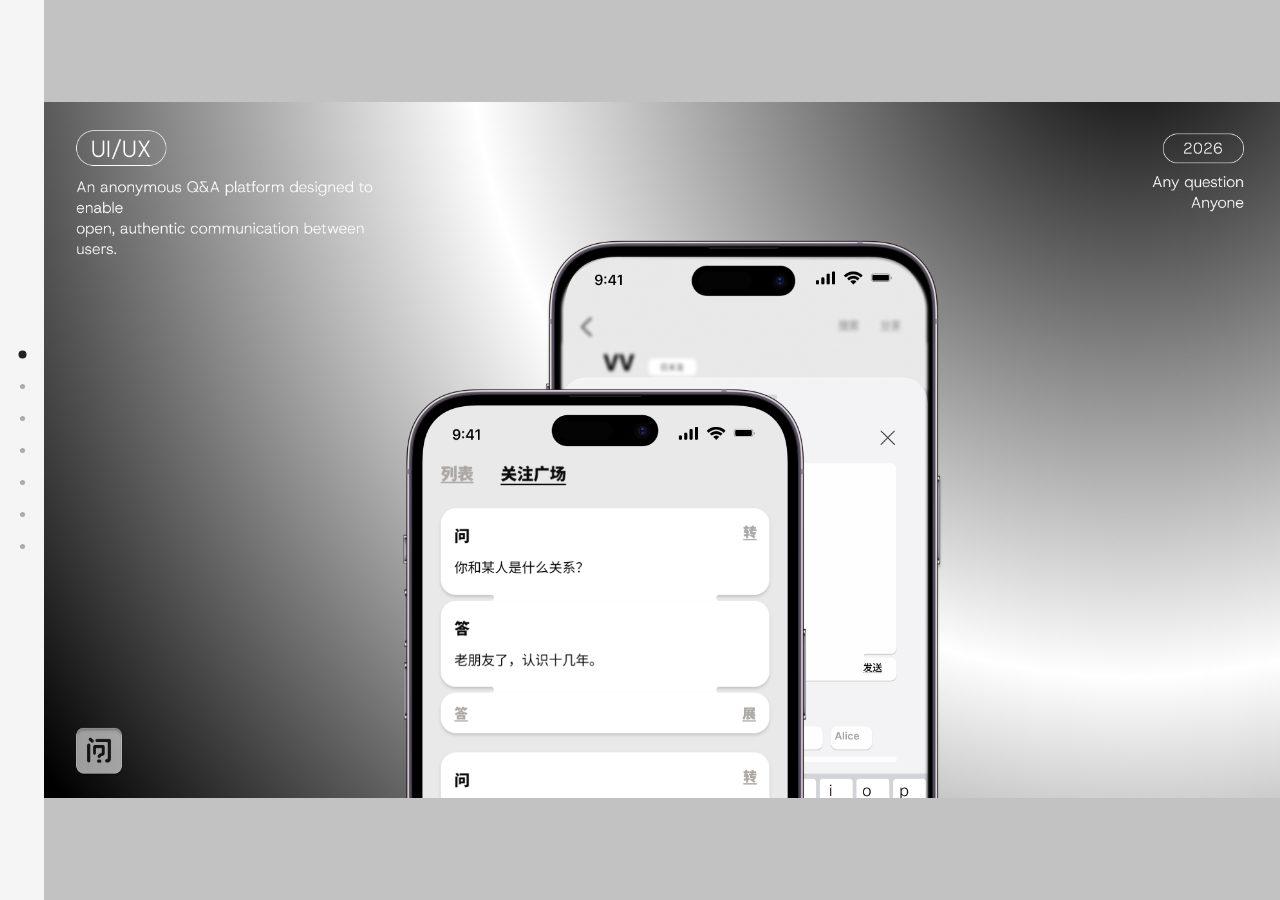
==== index.html @ b6702e34 "Publish Question Box portfolio and interactive demo" ====
<!doctype html>
<html lang="zh-CN">
<head>
  <meta charset="UTF-8">
  <meta name="viewport" content="width=device-width, initial-scale=1.0, viewport-fit=cover">
  <meta name="theme-color" content="#f5f5f5">
  <meta name="description" content="王肖童的我的匿名提问箱作品集：产品设计、可交互 Demo、使用流程、界面与卡片结构设计。">
  <title>我的匿名提问箱 · 王肖童作品集</title>
  <link rel="stylesheet" href="./portfolio.css">
  <script type="module" src="./portfolio-pages.js"></script>
</head>
<body>
  <main id="portfolio-pages" tabindex="-1" aria-label="产品作品集">
    <h1 class="sr-only">我的匿名提问箱 · 王肖童产品设计作品集</h1>
    <section class="artwork cover" aria-label="我的匿名提问箱作品封面">
      <img src="./portfolio/cover.webp" width="1920" height="1080" alt="UI/UX 2026。我的匿名提问箱，以匿名问答连接真实交流。银灰色背景上的双手机产品展示。" fetchpriority="high">
    </section>
    <section id="experience" class="experience" aria-labelledby="experience-title">
      <h2 id="experience-title" class="sr-only">可交互产品演示</h2>
      <iframe src="./demo.html" title="我的匿名提问箱可交互 Demo" allow="clipboard-write" referrerpolicy="same-origin"></iframe>
    </section>
    <div id="design" class="design-pages">
      <section class="artwork" aria-label="使用流程">
          <img src="./portfolio/flow.webp" width="1920" height="1080" alt="使用流程：进入广场、提出问题、他人回答、查看回答、持续交流。" loading="lazy" decoding="async">
      </section>
      <section class="artwork" aria-label="产品展示海报">
          <img src="./portfolio/poster.webp" width="1920" height="1080" alt="我的匿名提问箱产品展示，匿名提问、真诚回应和自由交流的界面设计。" loading="lazy" decoding="async">
      </section>
      <section class="artwork" aria-label="高保真模型与票据卡片结构">
          <img src="./portfolio/model.webp" width="1920" height="1080" alt="高保真模型：主界面、提问与回答界面之间的交互关系，以及一、二、三号票据卡片的组合结构。" loading="lazy" decoding="async">
      </section>
      <section class="artwork" aria-label="真机使用场景">
          <img src="./portfolio/hands.webp?v=20261016" width="1920" height="1080" alt="手持手机体验匿名提问箱的产品使用场景。" loading="lazy" decoding="async">
      </section>
      <section class="artwork" aria-label="Question Box APP 视觉展示">
          <img src="./portfolio/closing.webp" width="1920" height="1080" alt="Question Box APP，手机与独立问答票据卡片的最终视觉展示。" loading="lazy" decoding="async">
      </section>
    </div>
  </main>
</body>
</html>
---- portfolio.css ----
:root { color-scheme: light; font-family: Arial, "Microsoft YaHei", sans-serif; background: #f5f5f5; color: #161616; }
* { box-sizing: border-box; }
html, body { height: 100%; overflow: hidden; }
body { margin: 0; }
main { width: 100%; height: 100svh; height: 100dvh; padding-left: calc(44px + env(safe-area-inset-left, 0px)); overflow-y: auto; overflow-x: hidden; scroll-snap-type: y mandatory; overscroll-behavior-y: none; scrollbar-width: none; }
main::-webkit-scrollbar { display: none; }
main:focus { outline: none; }
.design-pages { display: contents; }
.sr-only { position: absolute; width: 1px; height: 1px; padding: 0; margin: -1px; overflow: hidden; clip-path: inset(50%); white-space: nowrap; border: 0; }
.artwork, .experience { position: relative; width: 100%; height: 100%; margin: 0; scroll-snap-align: start; scroll-snap-stop: always; }
.artwork { display: grid; place-items: center; background: #f5f5f5; }
.cover { background: #c2c2c2; }
.artwork > img { display: block; width: 100%; height: 100%; object-fit: contain; user-select: none; -webkit-user-drag: none; }
.motion-enabled .artwork:not(.cover):not(.is-entered):not(.is-entering) > img,
.motion-enabled .artwork:not(.is-entered):not(.is-entering) .flow-stage,
.motion-enabled .artwork:not(.is-entered):not(.is-entering) .poster-stage { visibility: hidden; }
.experience { background: #ececec; }
.experience iframe { display: block; width: 100%; height: 100%; border: 0; }
.flow-stage { position: absolute; left: 50%; top: 50%; transform: translate(-50%, -50%); width: min(100%, calc(100dvh * 16 / 9)); aspect-ratio: 16 / 9; overflow: hidden; pointer-events: none; }
.flow-backdrop, .flow-left, .flow-phone { position: absolute; background-image: url('./portfolio/flow.webp'); background-repeat: no-repeat; }
.flow-backdrop { inset: 0; background-size: 100% 100%; mask: url('./portfolio/flow-mask.svg') 0 0 / 100% 100%; }
.flow-left { top: 0; left: 0; width: 18.229167%; height: 100%; background-size: 548.571429% 100%; }
.flow-phone { top: 24.074074%; height: 57.407407%; background-size: var(--bg-width) 174.193548%; background-position: var(--bg-x) 56.521739%; }
.flow-ready:not(.flow-rest) > img { visibility: hidden; }
.flow-rest .flow-stage { visibility: hidden; }
.ticket-flight { position: fixed; z-index: 4; transform-origin: 0 0; pointer-events: none; overflow: hidden; }
.ticket-flight-source, .ticket-flight-target { position: absolute; inset: 0; overflow: hidden; }
.ticket-flight-source img { position: absolute; top: -4.903%; left: -9.223%; width: 109.223%; height: 109.806%; }
.ticket-flight-target { background: url('./portfolio/flow.webp') 0 0 / 548.571429% 100% no-repeat; }
.poster-stage { position: absolute; left: 50%; top: 50%; transform: translate(-50%, -50%); width: min(100%, calc(100dvh * 16 / 9)); aspect-ratio: 16 / 9; overflow: hidden; pointer-events: none; }
.poster-copy, .poster-details, .poster-shadow { position: absolute; inset: 0; background: url('./portfolio/poster.webp') 0 0 / 100% 100% no-repeat; }
.poster-copy { clip-path: inset(0 66% 0 0); }
.poster-details { clip-path: polygon(90.8% 0,100% 0,100% 100%,34% 100%,34% 92.2%,90.8% 92.2%); }
.poster-shadow { clip-path: polygon(33% 76%, 61% 76%, 69% 84%, 90% 80%, 94% 89%, 76% 94%, 35% 90%); }
.poster-phones { position: absolute; left: 30.416667%; top: 9.259259%; width: 60.104167%; height: 81.481481%; }
.poster-phone { position: absolute; inset: 0; background: url('./portfolio/poster-phone-group.png') 0 0 / 100% 100% no-repeat; mask: url('./portfolio/poster-phone-mask.png') 0 0 / 100% 100% no-repeat; transform-origin: 50% 78%; }
.poster-phone-center { z-index: 3; clip-path: polygon(37.7% 7.4%,40% 3.1%,43% 2.3%,60.8% 3.4%,65% 6.6%,67.2% 10.7%,67.2% 14.5%,60.9% 83%,58.9% 86.5%,56.3% 88.2%,34.8% 84.8%,32.4% 81.9%,31.8% 78.2%,36.9% 11.9%); }
.poster-phone-left { z-index: 1; clip-path: polygon(7.8% 15.3%,10.1% 10.2%,29.9% 4.9%,33.1% 6.5%,35.3% 10.8%,37.7% 27.3%,32.2% 77.4%,32% 80.8%,34.3% 84.5%,22.2% 87.2%,18.7% 85.1%,16.9% 80.5%); }
.poster-phone-right { z-index: 2; clip-path: polygon(67.2% 20.1%,69.4% 16.5%,72.5% 15.7%,91.6% 20%,94.4% 23.2%,95.2% 26.9%,84.4% 93.1%,82.3% 97.4%,80.4% 98.5%,60.3% 93.1%,58.4% 90.7%,58.1% 87.6%,61.4% 79.8%); }
.poster-ready:not(.poster-rest) > img { visibility: hidden; }
.poster-rest .poster-stage { visibility: hidden; }
.flow-finishing > img, .poster-finishing > img { visibility: visible !important; }
.page-nav { position: fixed; left: calc(4px + env(safe-area-inset-left, 0px)); top: 50%; transform: translateY(-50%); z-index: 5; }
.page-nav button { display: grid; place-items: center; width: 36px; height: 32px; padding: 0; border: 0; background: none; cursor: pointer; }
.page-nav button:focus-visible { outline: 1px solid #555; outline-offset: -3px; border-radius: 50%; }
.page-dots { display: flex; flex-direction: column; }
.page-dots button::before { content: ""; display: block; width: 5px; height: 5px; border-radius: 50%; background: #aaa; transition: transform 180ms, background 180ms; }
.page-dots button:hover::before { background: #555; }
.page-dots button[aria-current="page"]::before { transform: scale(1.6); background: #222; }
@media (max-width: 1099px) {
  main { padding-left: calc(28px + env(safe-area-inset-left, 0px)); }
  .page-nav { left: env(safe-area-inset-left, 0px); }
  .page-nav button { width: 28px; }
}
@media (prefers-reduced-motion: reduce) { .page-dots button::before { transition: none; } }
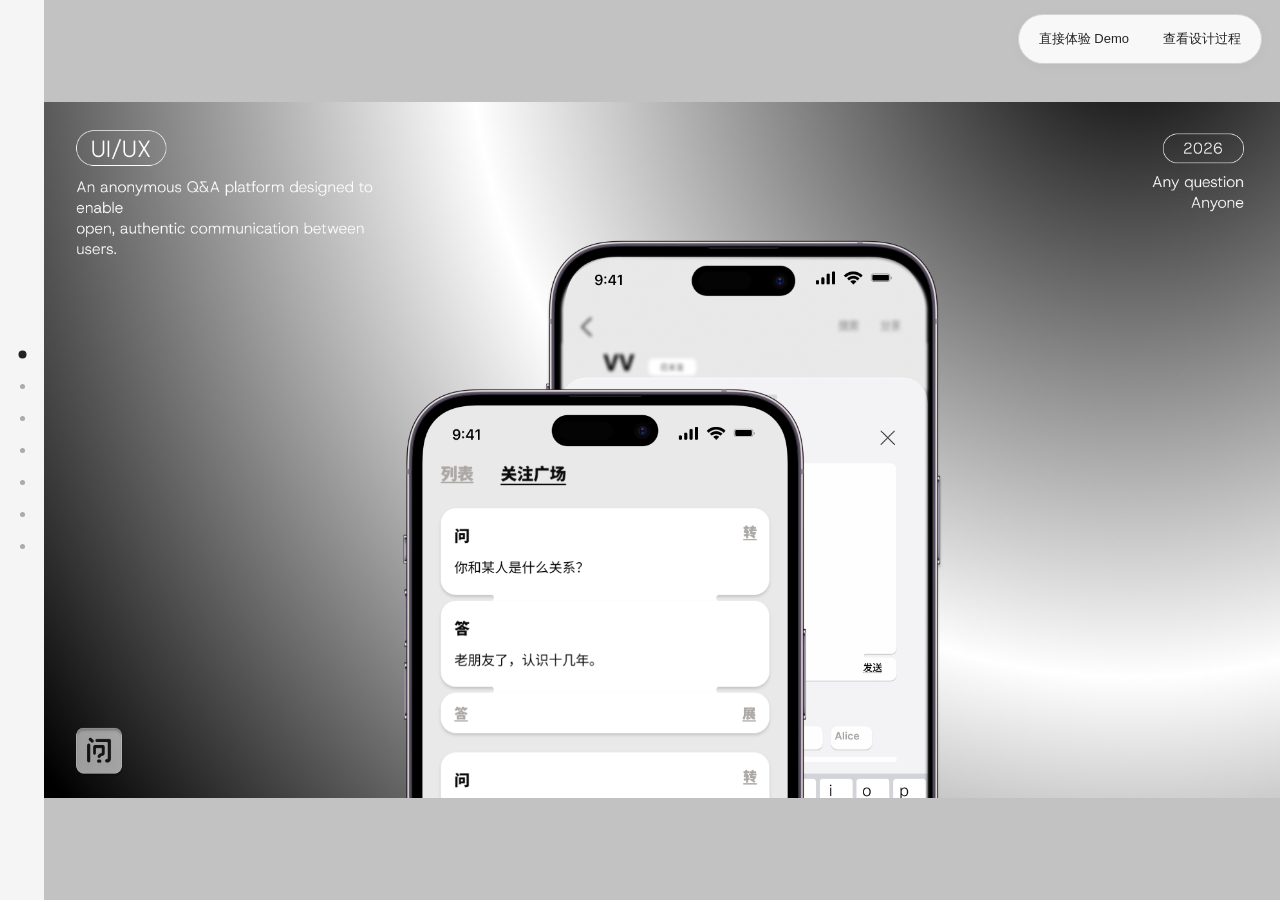
==== commit 4a6d1101: "feat: separate interactive demo and design process entries" ====
--- a/index.html
+++ b/index.html
@@ -1,41 +1,43 @@
-<!doctype html>
-<html lang="zh-CN">
-<head>
-  <meta charset="UTF-8">
-  <meta name="viewport" content="width=device-width, initial-scale=1.0, viewport-fit=cover">
-  <meta name="theme-color" content="#f5f5f5">
-  <meta name="description" content="王肖童的我的匿名提问箱作品集：产品设计、可交互 Demo、使用流程、界面与卡片结构设计。">
-  <title>我的匿名提问箱 · 王肖童作品集</title>
-  <link rel="stylesheet" href="./portfolio.css">
-  <script type="module" src="./portfolio-pages.js"></script>
-</head>
-<body>
-  <main id="portfolio-pages" tabindex="-1" aria-label="产品作品集">
-    <h1 class="sr-only">我的匿名提问箱 · 王肖童产品设计作品集</h1>
-    <section class="artwork cover" aria-label="我的匿名提问箱作品封面">
-      <img src="./portfolio/cover.webp" width="1920" height="1080" alt="UI/UX 2026。我的匿名提问箱，以匿名问答连接真实交流。银灰色背景上的双手机产品展示。" fetchpriority="high">
-    </section>
-    <section id="experience" class="experience" aria-labelledby="experience-title">
-      <h2 id="experience-title" class="sr-only">可交互产品演示</h2>
-      <iframe src="./demo.html" title="我的匿名提问箱可交互 Demo" allow="clipboard-write" referrerpolicy="same-origin"></iframe>
-    </section>
-    <div id="design" class="design-pages">
-      <section class="artwork" aria-label="使用流程">
-          <img src="./portfolio/flow.webp" width="1920" height="1080" alt="使用流程：进入广场、提出问题、他人回答、查看回答、持续交流。" loading="lazy" decoding="async">
-      </section>
-      <section class="artwork" aria-label="产品展示海报">
-          <img src="./portfolio/poster.webp" width="1920" height="1080" alt="我的匿名提问箱产品展示，匿名提问、真诚回应和自由交流的界面设计。" loading="lazy" decoding="async">
-      </section>
-      <section class="artwork" aria-label="高保真模型与票据卡片结构">
-          <img src="./portfolio/model.webp" width="1920" height="1080" alt="高保真模型：主界面、提问与回答界面之间的交互关系，以及一、二、三号票据卡片的组合结构。" loading="lazy" decoding="async">
-      </section>
-      <section class="artwork" aria-label="真机使用场景">
-          <img src="./portfolio/hands.webp?v=20261016" width="1920" height="1080" alt="手持手机体验匿名提问箱的产品使用场景。" loading="lazy" decoding="async">
-      </section>
-      <section class="artwork" aria-label="Question Box APP 视觉展示">
-          <img src="./portfolio/closing.webp" width="1920" height="1080" alt="Question Box APP，手机与独立问答票据卡片的最终视觉展示。" loading="lazy" decoding="async">
-      </section>
-    </div>
-  </main>
-</body>
-</html>
+<!doctype html>
+<html lang="zh-CN">
+<head>
+  <meta charset="UTF-8">
+  <meta name="viewport" content="width=device-width, initial-scale=1.0, viewport-fit=cover">
+  <meta name="theme-color" content="#f5f5f5">
+  <meta name="description" content="四件的我的匿名提问箱作品集：产品设计、可交互 Demo、使用流程、界面与卡片结构设计。">
+  <title>产品设计与 Vibe Coding 实践｜我的匿名提问箱</title>
+  <link rel="stylesheet" href="./portfolio.css">
+  <script type="module" src="./portfolio-pages.js"></script>
+  <link rel="stylesheet" href="./entry-nav.css">
+  <script type="module" src="./entry-nav.js"></script>
+</head>
+<body>
+  <main id="portfolio-pages" tabindex="-1" aria-label="产品作品集">
+    <h1 class="sr-only">产品设计与 Vibe Coding 实践｜我的匿名提问箱</h1>
+    <section class="artwork cover" aria-label="我的匿名提问箱作品封面">
+      <img src="./portfolio/cover.webp" width="1920" height="1080" alt="UI/UX 2026。我的匿名提问箱，以匿名问答连接真实交流。银灰色背景上的双手机产品展示。" fetchpriority="high">
+    </section>
+    <section id="experience" class="experience" aria-labelledby="experience-title">
+      <h2 id="experience-title" class="sr-only">可交互产品演示</h2>
+      <iframe src="./demo.html" title="我的匿名提问箱可交互 Demo" allow="clipboard-write" referrerpolicy="same-origin"></iframe>
+    </section>
+    <div id="design" class="design-pages">
+      <section class="artwork" aria-label="使用流程">
+          <img src="./portfolio/flow.webp" width="1920" height="1080" alt="使用流程：进入广场、提出问题、他人回答、查看回答、持续交流。" loading="lazy" decoding="async">
+      </section>
+      <section class="artwork" aria-label="产品展示海报">
+          <img src="./portfolio/poster.webp" width="1920" height="1080" alt="我的匿名提问箱产品展示，匿名提问、真诚回应和自由交流的界面设计。" loading="lazy" decoding="async">
+      </section>
+      <section class="artwork" aria-label="高保真模型与票据卡片结构">
+          <img src="./portfolio/model.webp" width="1920" height="1080" alt="高保真模型：主界面、提问与回答界面之间的交互关系，以及一、二、三号票据卡片的组合结构。" loading="lazy" decoding="async">
+      </section>
+      <section class="artwork" aria-label="真机使用场景">
+          <img src="./portfolio/hands.webp?v=20261016" width="1920" height="1080" alt="手持手机体验匿名提问箱的产品使用场景。" loading="lazy" decoding="async">
+      </section>
+      <section class="artwork" aria-label="Question Box APP 视觉展示">
+          <img src="./portfolio/closing.webp" width="1920" height="1080" alt="Question Box APP，手机与独立问答票据卡片的最终视觉展示。" loading="lazy" decoding="async">
+      </section>
+    </div>
+  </main>
+</body>
+</html>
--- a/entry-nav.css
+++ b/entry-nav.css
@@ -0,0 +1,6 @@
+.entry-nav{position:fixed;z-index:100;top:14px;right:18px;display:flex;gap:4px;padding:5px;border:1px solid #d3d3d3;border-radius:999px;background:rgba(250,250,250,.96);box-shadow:0 2px 14px #00000008;font:500 13px/1.4 Arial,"Microsoft YaHei",sans-serif}
+.entry-nav a{display:block;padding:10px 15px;border-radius:999px;color:#242424;text-decoration:none;white-space:nowrap}
+.entry-nav a:hover,.entry-nav a[aria-current=page]{color:#fff;background:#202020}
+.entry-nav a:focus-visible{outline:2px solid #555;outline-offset:2px}
+@media(max-width:600px){.entry-nav{top:8px;right:8px;gap:0;padding:3px}.entry-nav a{font-size:12px;padding:9px 11px}}
+@media(max-width:1099px){body.has-entry-nav .project-mobile-bar{top:52px}body.has-entry-nav .app-shell{margin-top:88px;height:calc(100svh - 88px);height:calc(100dvh - 88px)}body.has-entry-nav .demo-entry{top:88px}}
